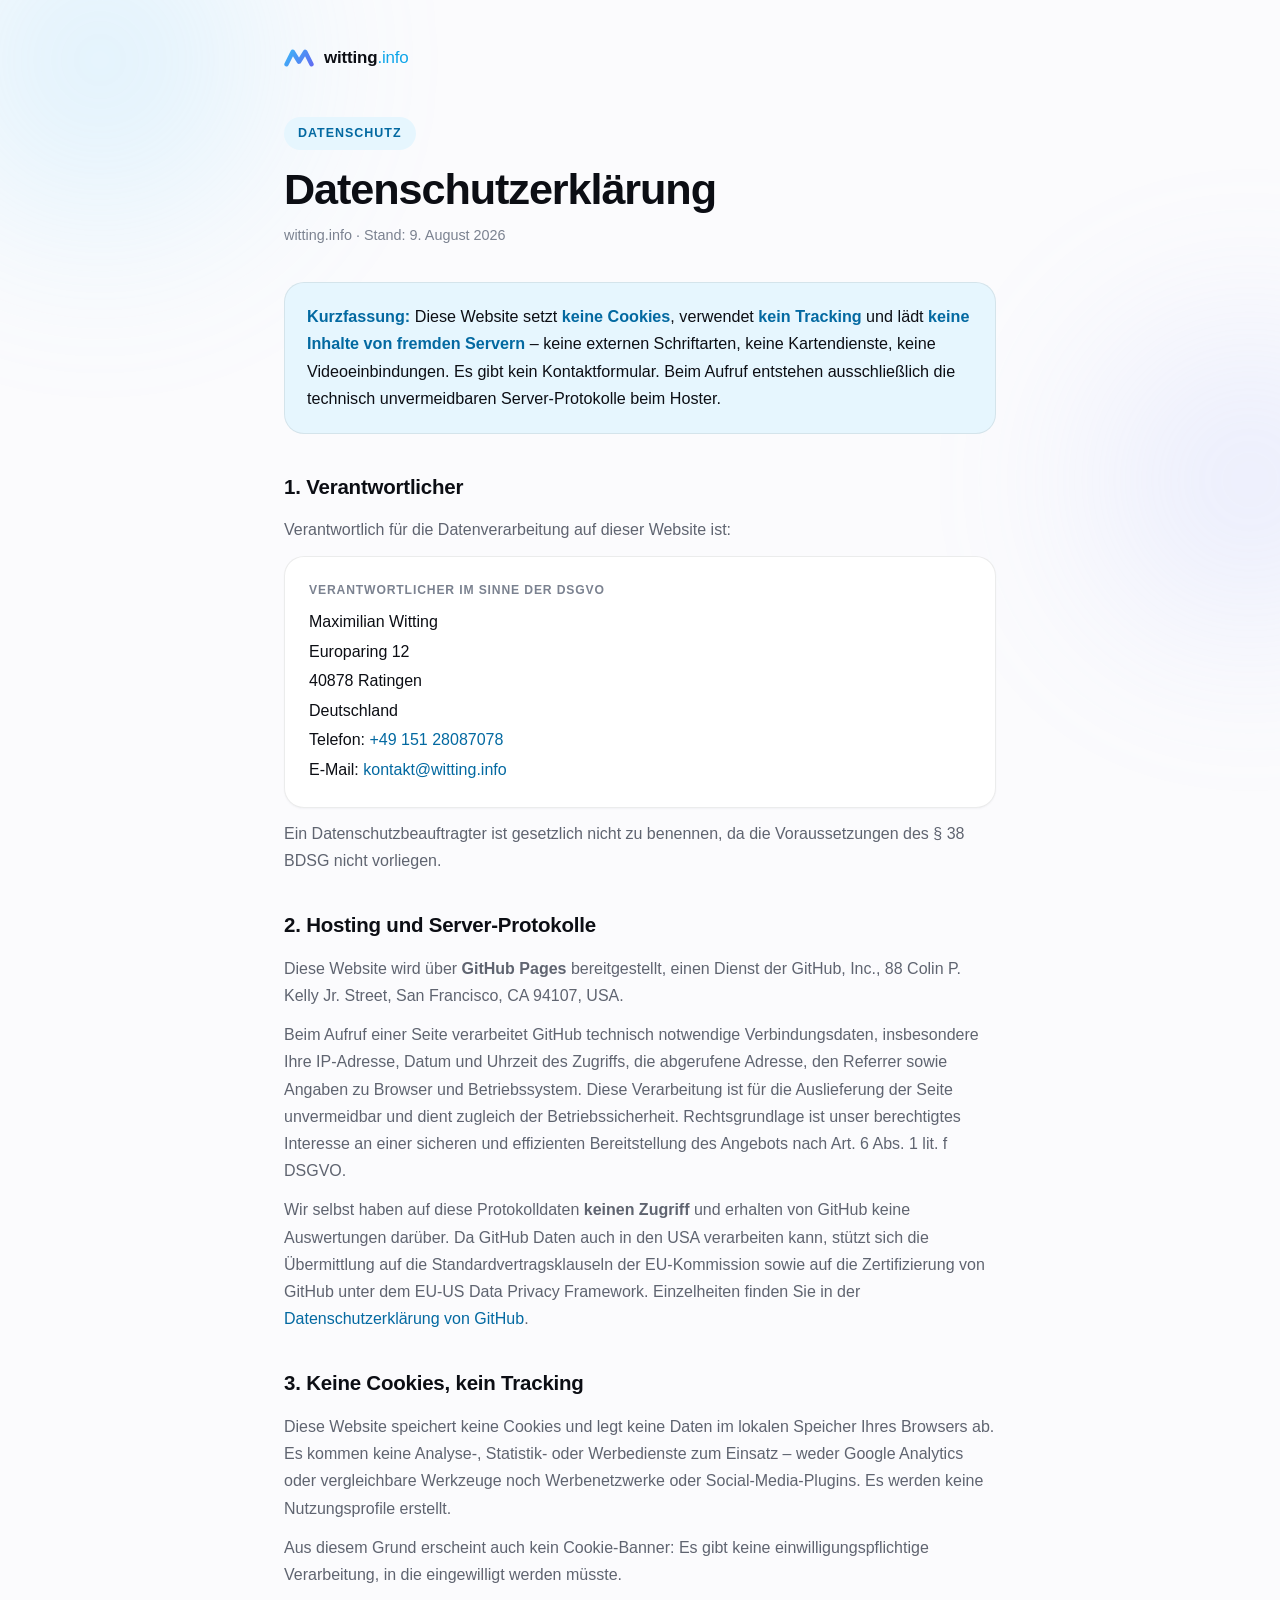
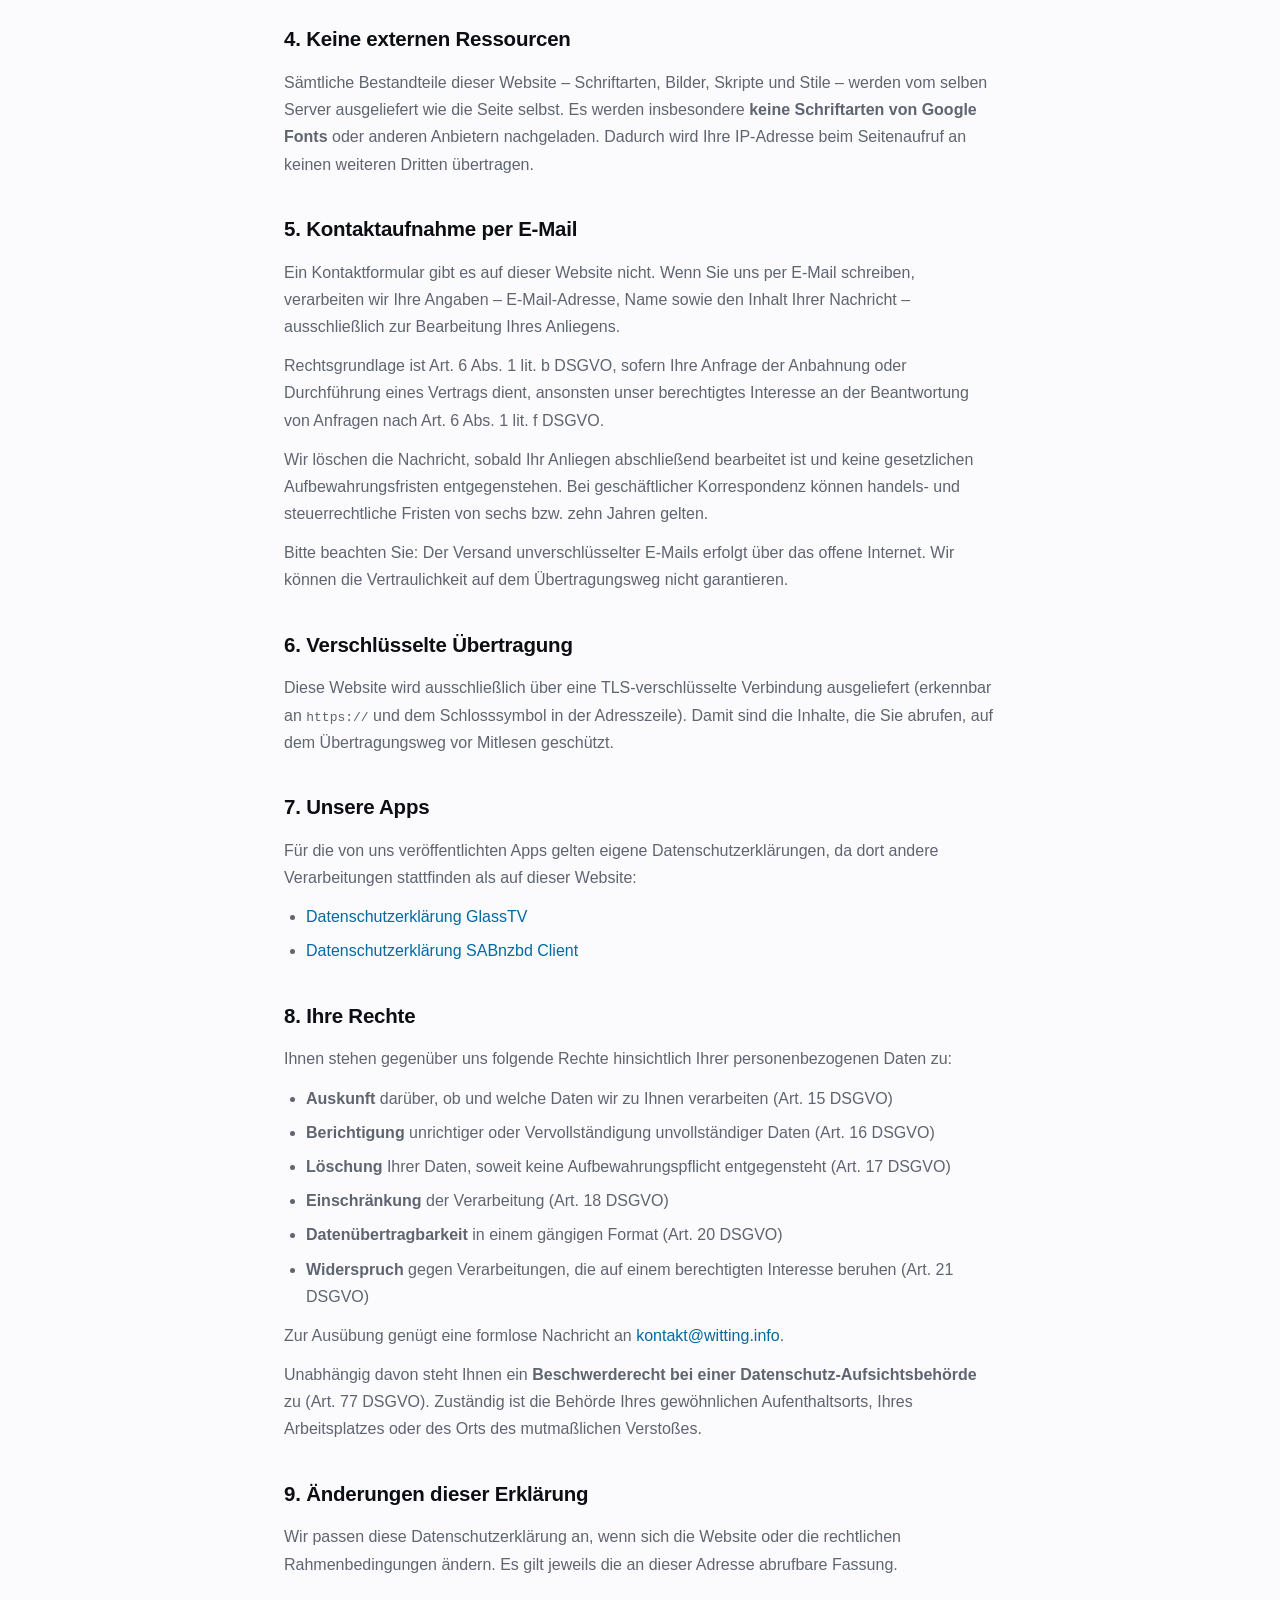
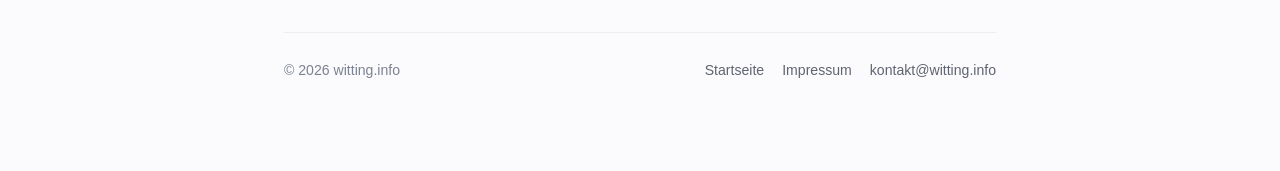
==== datenschutz/index.html @ 1b64df43 "Add imprint and privacy policy, drop Google Fonts Add /impressum/ (§5 DDG) and /datenschutz/ (GDPR) " ====
<!DOCTYPE html>
<html lang="de">
<head>
<meta charset="UTF-8">
<meta name="viewport" content="width=device-width, initial-scale=1.0">
<title>Datenschutzerklärung – witting.info</title>
<meta name="description" content="Datenschutzerklärung von witting.info: keine Cookies, kein Tracking, keine externen Ressourcen. Informationen zu Hosting, Kontaktaufnahme und Ihren Rechten nach DSGVO.">
<meta name="robots" content="index,follow">
<link rel="canonical" href="https://witting.info/datenschutz/">
<meta name="theme-color" content="#0ea5e9">
<style>
    :root {
        --bg: #fbfbfd;
        --surface: #ffffff;
        --text: #0c0e14;
        --text-secondary: #5f6470;
        --text-tertiary: #7b8290;
        --border: rgba(12, 14, 20, 0.08);
        --border-soft: rgba(12, 14, 20, 0.05);
        --accent: #0ea5e9;
        --accent-dark: #0369a1;
        --accent-soft: #e6f6fe;
        --shadow-sm: 0 1px 2px rgba(16, 24, 40, 0.04);
        --radius: 20px;
        --todo-bg: #fff4e5;
        --todo-border: #f0a020;
        --todo-text: #8a5200;
    }
    @media (prefers-color-scheme: dark) {
        :root {
            --bg: #090b12;
            --surface: #12151f;
            --text: #f4f6fb;
            --text-secondary: #aeb2c0;
            --text-tertiary: #8b90a0;
            --border: rgba(255, 255, 255, 0.10);
            --border-soft: rgba(255, 255, 255, 0.06);
            --accent-dark: #7dd3fc;
            --accent-soft: rgba(14, 165, 233, 0.12);
            --todo-bg: rgba(240, 160, 32, 0.12);
            --todo-border: #b97c18;
            --todo-text: #f5c26b;
        }
    }
    * { box-sizing: border-box; margin: 0; padding: 0; }
    html { scroll-behavior: smooth; }
    body {
        font-family: -apple-system, BlinkMacSystemFont, 'Segoe UI', Roboto, 'Helvetica Neue', Arial, sans-serif;
        background: var(--bg);
        color: var(--text);
        line-height: 1.7;
        -webkit-font-smoothing: antialiased;
    }
    img, svg { display: block; max-width: 100%; height: auto; }

    .ambient { position: fixed; inset: 0; z-index: -1; overflow: hidden; pointer-events: none; }
    .ambient span { position: absolute; border-radius: 50%; filter: blur(90px); opacity: 0.30; }
    .ambient span:nth-child(1) { width: 480px; height: 480px; top: -180px; left: -140px; background: radial-gradient(circle, #7dd3fc, transparent 70%); }
    .ambient span:nth-child(2) { width: 420px; height: 420px; top: 30%; right: -180px; background: radial-gradient(circle, #a5b4fc, transparent 70%); }

    .skip-link {
        position: absolute; left: 16px; top: -60px;
        background: var(--surface); color: var(--text);
        border: 1px solid var(--border); border-radius: 10px;
        padding: 10px 16px; font-weight: 600; text-decoration: none;
        z-index: 10; transition: top .2s ease;
    }
    .skip-link:focus { top: 16px; }

    .wrap { max-width: 760px; margin: 0 auto; padding: 44px 24px 88px; }

    .topbar { margin-bottom: 40px; }
    .brand { display: inline-flex; align-items: center; gap: 10px; text-decoration: none; color: var(--text); font-weight: 700; }
    .brand svg { width: 30px; height: 20px; }
    .brand span.mark { font-size: 1.06rem; letter-spacing: -0.01em; }
    .brand span.mark i { font-style: normal; color: var(--accent); font-weight: 500; }

    .eyebrow {
        display: inline-block; font-size: 0.78rem; font-weight: 700;
        letter-spacing: 0.08em; text-transform: uppercase;
        color: var(--accent-dark); background: var(--accent-soft);
        padding: 6px 14px; border-radius: 100px; margin-bottom: 16px;
    }
    h1 { font-size: clamp(2rem, 5vw, 2.7rem); font-weight: 800; letter-spacing: -0.025em; line-height: 1.1; margin-bottom: 10px; }
    .updated { color: var(--text-tertiary); font-size: 0.9rem; margin-bottom: 34px; }

    .callout {
        background: var(--accent-soft); border: 1px solid var(--border);
        border-radius: var(--radius); padding: 20px 22px; margin-bottom: 36px;
        font-size: 1.01rem;
    }
    .callout strong { color: var(--accent-dark); }

    section { margin-bottom: 34px; }
    h2 { font-size: 1.28rem; font-weight: 700; letter-spacing: -0.01em; margin-bottom: 12px; }
    p { color: var(--text-secondary); margin-bottom: 12px; }
    ul { color: var(--text-secondary); padding-left: 22px; margin-bottom: 12px; }
    li { margin-bottom: 7px; }
    a { color: var(--accent-dark); text-decoration: none; font-weight: 500; }
    a:hover { text-decoration: underline; }
    .card {
        background: var(--surface); border: 1px solid var(--border);
        border-radius: var(--radius); padding: 22px 24px; box-shadow: var(--shadow-sm);
        line-height: 1.85;
    }
    .card .label { display: block; font-size: 0.76rem; text-transform: uppercase; letter-spacing: 0.07em; color: var(--text-tertiary); margin-bottom: 6px; font-weight: 600; }

    .todo {
        display: inline-block;
        background: var(--todo-bg); border: 1px dashed var(--todo-border);
        color: var(--todo-text); border-radius: 8px; padding: 1px 9px;
        font-weight: 600; font-size: 0.94em;
    }
    .todo-note {
        background: var(--todo-bg); border: 1px solid var(--todo-border);
        border-radius: var(--radius); padding: 20px 22px; margin-bottom: 34px;
    }
    .todo-note b { color: var(--todo-text); display: block; margin-bottom: 6px; }
    .todo-note p { color: var(--todo-text); margin-bottom: 0; font-size: 0.95rem; }

    footer {
        margin-top: 54px; padding-top: 26px; border-top: 1px solid var(--border-soft);
        color: var(--text-tertiary); font-size: 0.88rem;
        display: flex; flex-wrap: wrap; gap: 8px 20px; justify-content: space-between;
    }
    footer a { color: var(--text-secondary); }
    footer nav { display: flex; gap: 18px; flex-wrap: wrap; }
</style>
</head>
<body>
<a class="skip-link" href="#main">Zum Inhalt springen</a>
<div class="ambient" aria-hidden="true"><span></span><span></span></div>

<div class="wrap">
    <div class="topbar">
        <a class="brand" href="https://witting.info">
            <svg viewBox="0 0 48 32" fill="none" xmlns="http://www.w3.org/2000/svg" aria-hidden="true">
                <defs>
                    <linearGradient id="logoGrad" x1="0" y1="0" x2="48" y2="32" gradientUnits="userSpaceOnUse">
                        <stop offset="0" stop-color="#38bdf8"/>
                        <stop offset="1" stop-color="#6366f1"/>
                    </linearGradient>
                </defs>
                <path d="M4 26 L14 6 L24 22 L34 6 L44 26" stroke="url(#logoGrad)" stroke-width="7" stroke-linecap="round" stroke-linejoin="round"/>
            </svg>
            <span class="mark">witting<i>.info</i></span>
        </a>
    </div>

    <main id="main">
        <span class="eyebrow">Datenschutz</span>
        <h1>Datenschutzerklärung</h1>
        <p class="updated">witting.info · Stand: 9. August 2026</p>

        <div class="callout">
            <strong>Kurzfassung:</strong> Diese Website setzt <strong>keine Cookies</strong>, verwendet
            <strong>kein Tracking</strong> und lädt <strong>keine Inhalte von fremden Servern</strong> –
            keine externen Schriftarten, keine Kartendienste, keine Videoeinbindungen. Es gibt kein
            Kontaktformular. Beim Aufruf entstehen ausschließlich die technisch unvermeidbaren
            Server-Protokolle beim Hoster.
        </div>

        

        <section>
            <h2>1. Verantwortlicher</h2>
            <p>Verantwortlich für die Datenverarbeitung auf dieser Website ist:</p>
            <div class="card">
                <span class="label">Verantwortlicher im Sinne der DSGVO</span>
                Maximilian Witting<br>
                Europaring 12<br>
                40878 Ratingen<br>
                Deutschland<br>
                Telefon: <a href="tel:+4915128087078">+49 151 28087078</a><br>
                E-Mail: <a href="mailto:kontakt@witting.info">kontakt@witting.info</a>
            </div>
            <p style="margin-top:12px;">
                Ein Datenschutzbeauftragter ist gesetzlich nicht zu benennen, da die Voraussetzungen
                des § 38 BDSG nicht vorliegen.
            </p>
        </section>

        <section>
            <h2>2. Hosting und Server-Protokolle</h2>
            <p>
                Diese Website wird über <strong>GitHub Pages</strong> bereitgestellt, einen Dienst der
                GitHub, Inc., 88 Colin P. Kelly Jr. Street, San Francisco, CA 94107, USA.
            </p>
            <p>
                Beim Aufruf einer Seite verarbeitet GitHub technisch notwendige Verbindungsdaten,
                insbesondere Ihre IP-Adresse, Datum und Uhrzeit des Zugriffs, die abgerufene Adresse,
                den Referrer sowie Angaben zu Browser und Betriebssystem. Diese Verarbeitung ist für
                die Auslieferung der Seite unvermeidbar und dient zugleich der Betriebssicherheit.
                Rechtsgrundlage ist unser berechtigtes Interesse an einer sicheren und effizienten
                Bereitstellung des Angebots nach Art. 6 Abs. 1 lit. f DSGVO.
            </p>
            <p>
                Wir selbst haben auf diese Protokolldaten <strong>keinen Zugriff</strong> und erhalten
                von GitHub keine Auswertungen darüber. Da GitHub Daten auch in den USA verarbeiten kann,
                stützt sich die Übermittlung auf die Standardvertragsklauseln der EU-Kommission sowie
                auf die Zertifizierung von GitHub unter dem EU-US Data Privacy Framework. Einzelheiten
                finden Sie in der
                <a href="https://docs.github.com/de/site-policy/privacy-policies/github-general-privacy-statement" target="_blank" rel="noopener">Datenschutzerklärung von GitHub</a>.
            </p>
        </section>

        <section>
            <h2>3. Keine Cookies, kein Tracking</h2>
            <p>
                Diese Website speichert keine Cookies und legt keine Daten im lokalen Speicher Ihres
                Browsers ab. Es kommen keine Analyse-, Statistik- oder Werbedienste zum Einsatz –
                weder Google Analytics oder vergleichbare Werkzeuge noch Werbenetzwerke oder
                Social-Media-Plugins. Es werden keine Nutzungsprofile erstellt.
            </p>
            <p>
                Aus diesem Grund erscheint auch kein Cookie-Banner: Es gibt keine einwilligungspflichtige
                Verarbeitung, in die eingewilligt werden müsste.
            </p>
        </section>

        <section>
            <h2>4. Keine externen Ressourcen</h2>
            <p>
                Sämtliche Bestandteile dieser Website – Schriftarten, Bilder, Skripte und Stile –
                werden vom selben Server ausgeliefert wie die Seite selbst. Es werden insbesondere
                <strong>keine Schriftarten von Google Fonts</strong> oder anderen Anbietern nachgeladen.
                Dadurch wird Ihre IP-Adresse beim Seitenaufruf an keinen weiteren Dritten übertragen.
            </p>
        </section>

        <section>
            <h2>5. Kontaktaufnahme per E-Mail</h2>
            <p>
                Ein Kontaktformular gibt es auf dieser Website nicht. Wenn Sie uns per E-Mail
                schreiben, verarbeiten wir Ihre Angaben – E-Mail-Adresse, Name sowie den Inhalt Ihrer
                Nachricht – ausschließlich zur Bearbeitung Ihres Anliegens.
            </p>
            <p>
                Rechtsgrundlage ist Art. 6 Abs. 1 lit. b DSGVO, sofern Ihre Anfrage der Anbahnung oder
                Durchführung eines Vertrags dient, ansonsten unser berechtigtes Interesse an der
                Beantwortung von Anfragen nach Art. 6 Abs. 1 lit. f DSGVO.
            </p>
            <p>
                Wir löschen die Nachricht, sobald Ihr Anliegen abschließend bearbeitet ist und keine
                gesetzlichen Aufbewahrungsfristen entgegenstehen. Bei geschäftlicher Korrespondenz
                können handels- und steuerrechtliche Fristen von sechs bzw. zehn Jahren gelten.
            </p>
            <p>
                Bitte beachten Sie: Der Versand unverschlüsselter E-Mails erfolgt über das offene
                Internet. Wir können die Vertraulichkeit auf dem Übertragungsweg nicht garantieren.
            </p>
        </section>

        <section>
            <h2>6. Verschlüsselte Übertragung</h2>
            <p>
                Diese Website wird ausschließlich über eine TLS-verschlüsselte Verbindung ausgeliefert
                (erkennbar an <code>https://</code> und dem Schlosssymbol in der Adresszeile). Damit
                sind die Inhalte, die Sie abrufen, auf dem Übertragungsweg vor Mitlesen geschützt.
            </p>
        </section>

        <section>
            <h2>7. Unsere Apps</h2>
            <p>
                Für die von uns veröffentlichten Apps gelten eigene Datenschutzerklärungen, da dort
                andere Verarbeitungen stattfinden als auf dieser Website:
            </p>
            <ul>
                <li><a href="/glasstv/datenschutz/">Datenschutzerklärung GlassTV</a></li>
                <li><a href="/sabnzbd/datenschutz/">Datenschutzerklärung SABnzbd Client</a></li>
            </ul>
        </section>

        <section>
            <h2>8. Ihre Rechte</h2>
            <p>Ihnen stehen gegenüber uns folgende Rechte hinsichtlich Ihrer personenbezogenen Daten zu:</p>
            <ul>
                <li><strong>Auskunft</strong> darüber, ob und welche Daten wir zu Ihnen verarbeiten (Art. 15 DSGVO)</li>
                <li><strong>Berichtigung</strong> unrichtiger oder Vervollständigung unvollständiger Daten (Art. 16 DSGVO)</li>
                <li><strong>Löschung</strong> Ihrer Daten, soweit keine Aufbewahrungspflicht entgegensteht (Art. 17 DSGVO)</li>
                <li><strong>Einschränkung</strong> der Verarbeitung (Art. 18 DSGVO)</li>
                <li><strong>Datenübertragbarkeit</strong> in einem gängigen Format (Art. 20 DSGVO)</li>
                <li><strong>Widerspruch</strong> gegen Verarbeitungen, die auf einem berechtigten Interesse beruhen (Art. 21 DSGVO)</li>
            </ul>
            <p>
                Zur Ausübung genügt eine formlose Nachricht an
                <a href="mailto:kontakt@witting.info">kontakt@witting.info</a>.
            </p>
            <p>
                Unabhängig davon steht Ihnen ein <strong>Beschwerderecht bei einer
                Datenschutz-Aufsichtsbehörde</strong> zu (Art. 77 DSGVO). Zuständig ist die Behörde
                Ihres gewöhnlichen Aufenthaltsorts, Ihres Arbeitsplatzes oder des Orts des
                mutmaßlichen Verstoßes.
            </p>
        </section>

        <section>
            <h2>9. Änderungen dieser Erklärung</h2>
            <p>
                Wir passen diese Datenschutzerklärung an, wenn sich die Website oder die rechtlichen
                Rahmenbedingungen ändern. Es gilt jeweils die an dieser Adresse abrufbare Fassung.
            </p>
        </section>
    </main>

    <footer>
        <span>© 2026 witting.info</span>
        <nav>
            <a href="https://witting.info">Startseite</a>
            <a href="/impressum/">Impressum</a>
            <a href="mailto:kontakt@witting.info">kontakt@witting.info</a>
        </nav>
    </footer>
</div>
</body>
</html>
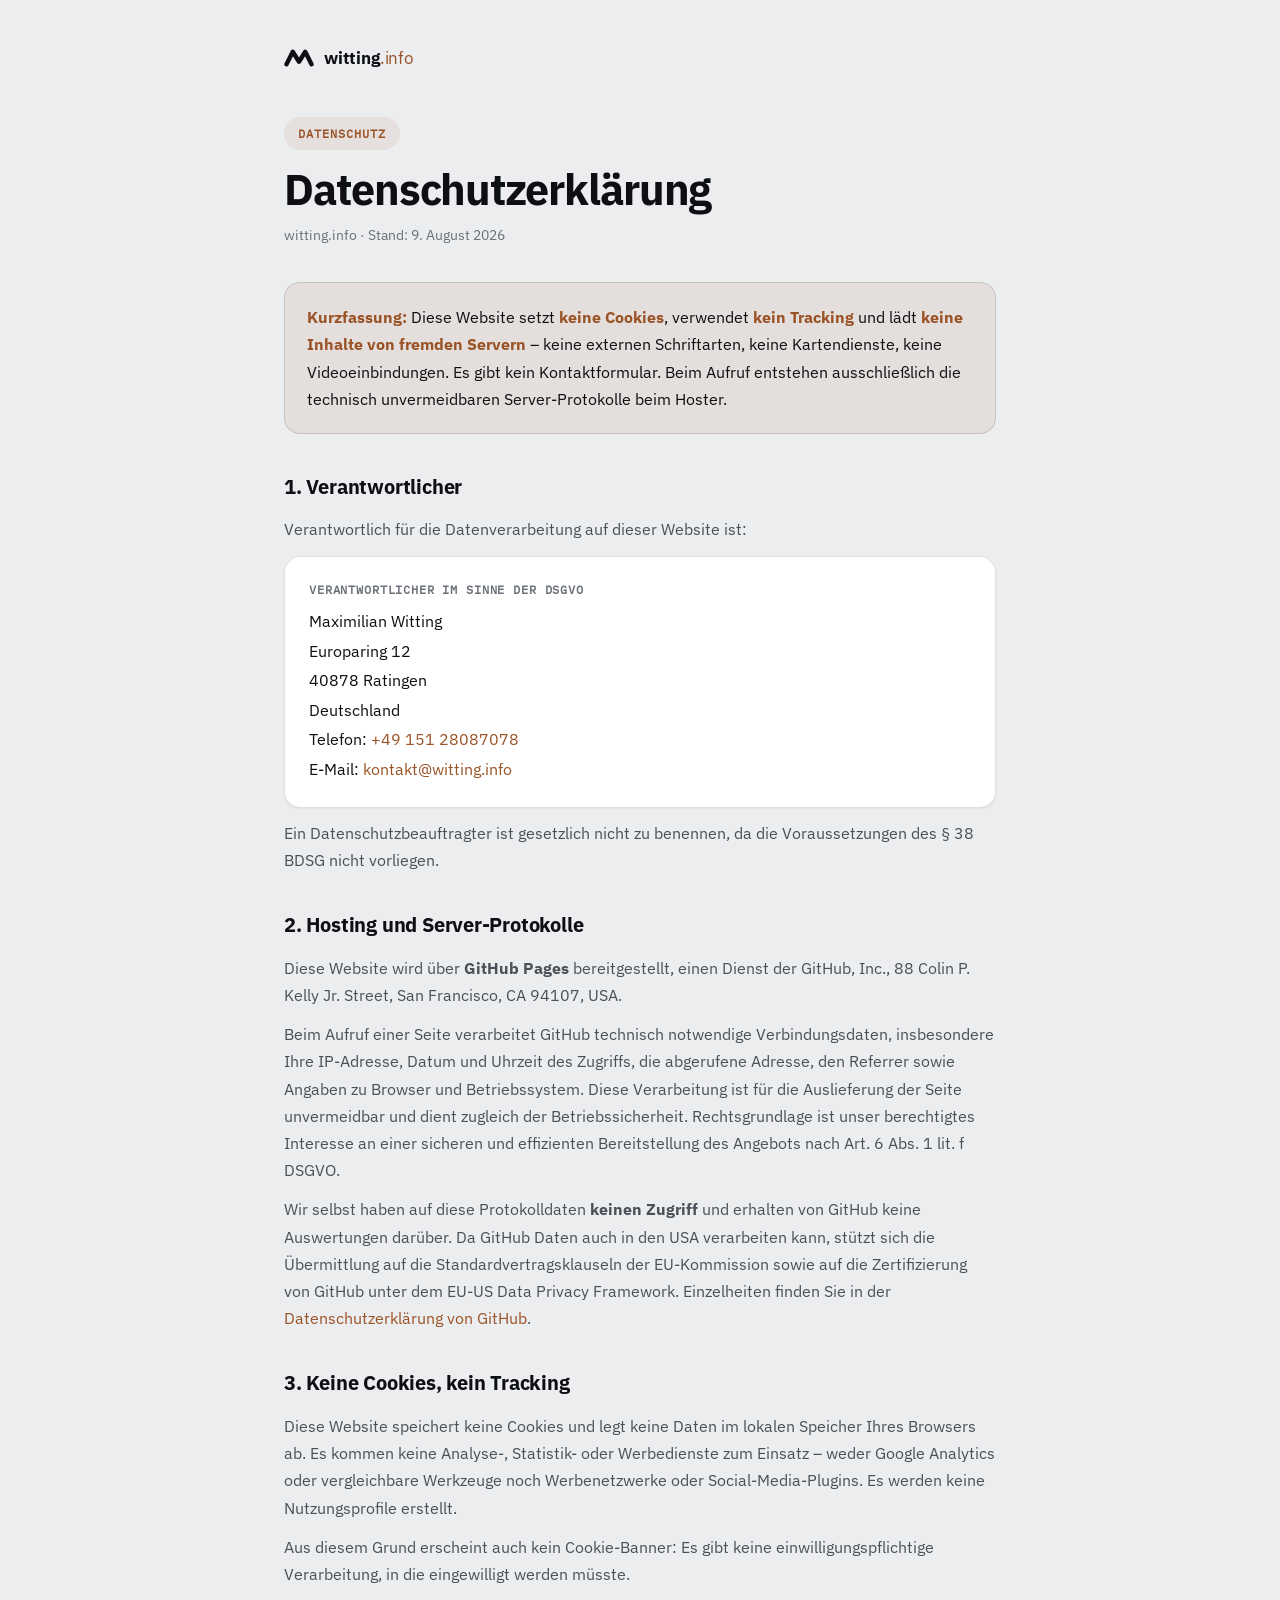
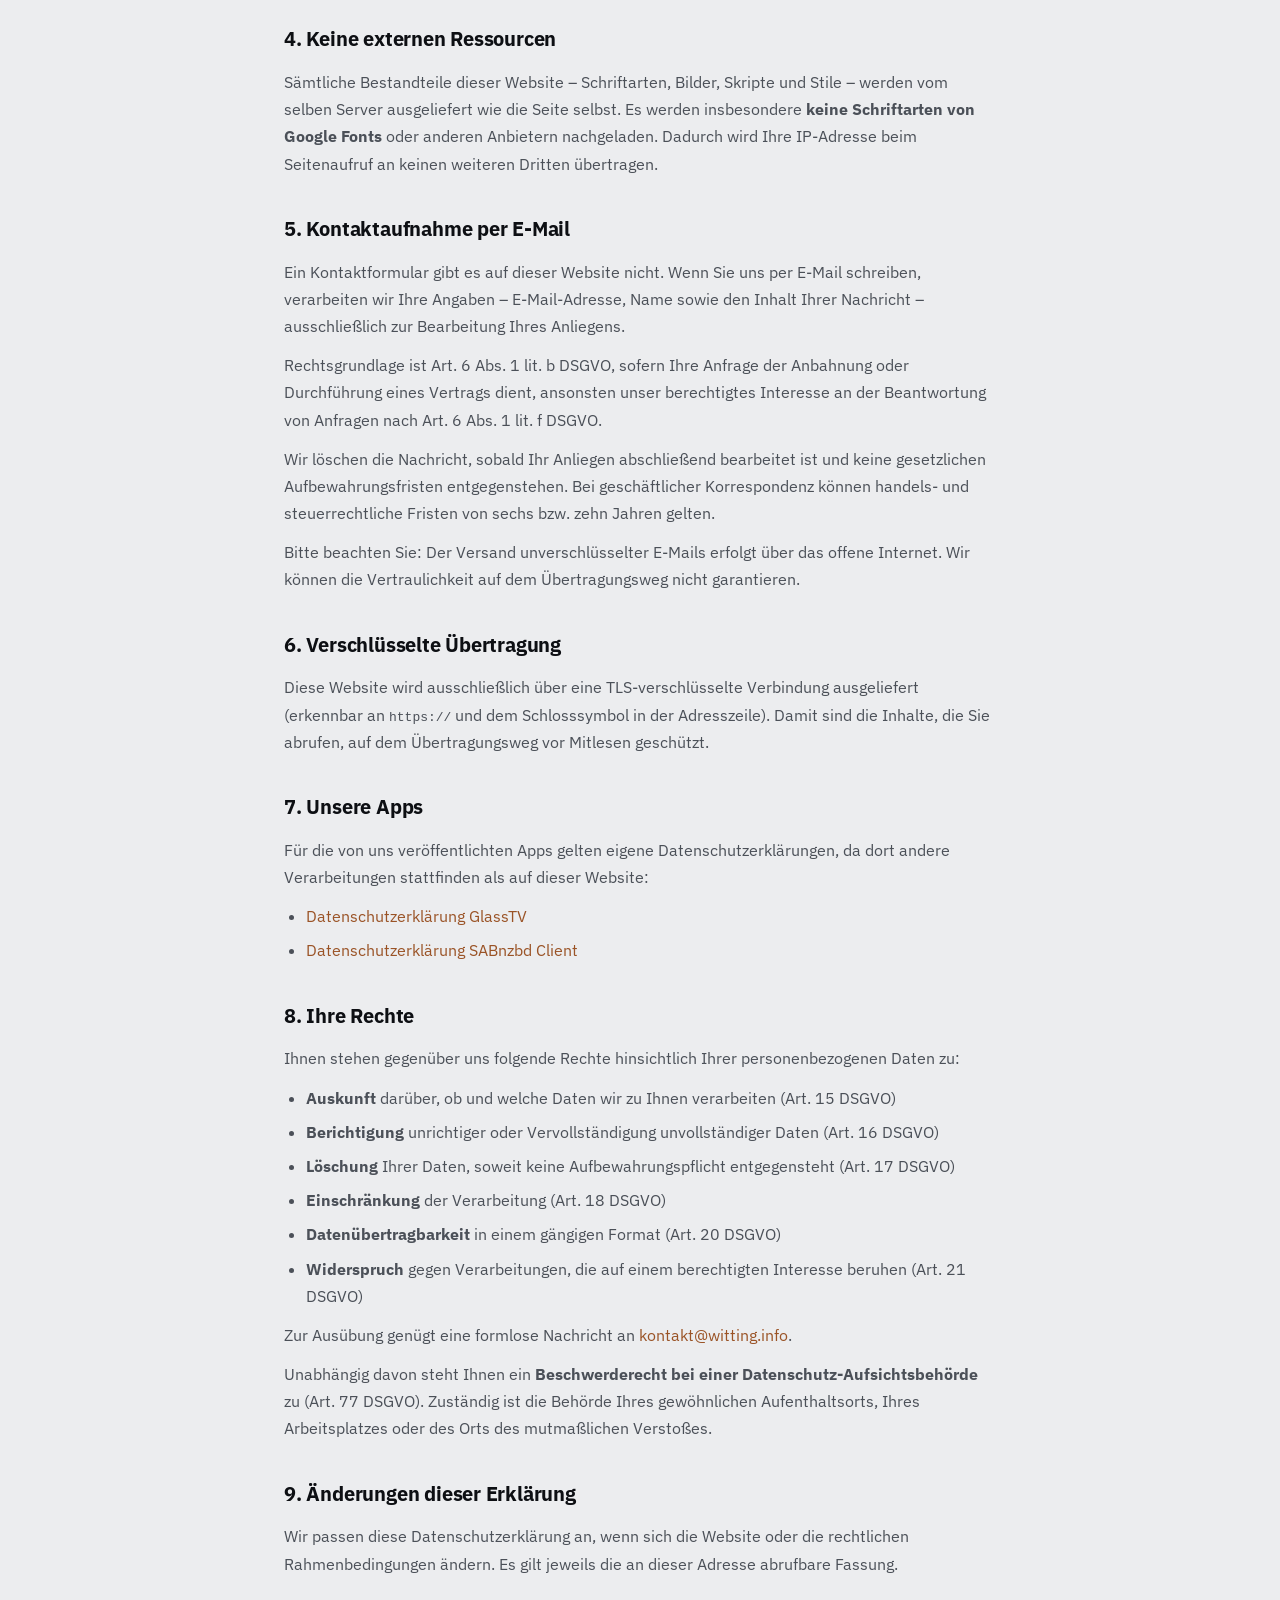
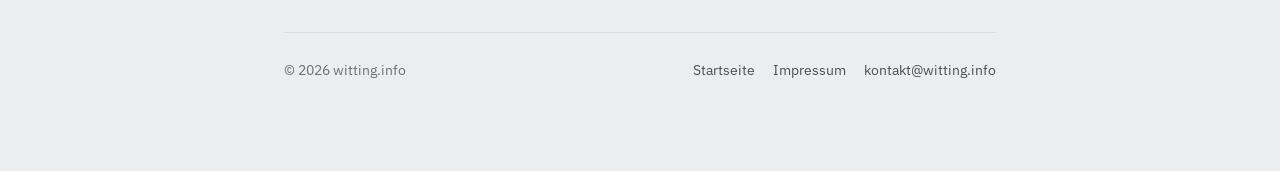
==== commit 2ba1bc3e: "Rebuild the homepage: copper identity and a hero that shows the service Replace the blue-indigo-viol" ====
--- a/datenschutz/index.html
+++ b/datenschutz/index.html
@@ -7,45 +7,60 @@
 <meta name="description" content="Datenschutzerklärung von witting.info: keine Cookies, kein Tracking, keine externen Ressourcen. Informationen zu Hosting, Kontaktaufnahme und Ihren Rechten nach DSGVO.">
 <meta name="robots" content="index,follow">
 <link rel="canonical" href="https://witting.info/datenschutz/">
-<meta name="theme-color" content="#0ea5e9">
+<link rel="icon" href="/favicon.svg" type="image/svg+xml">
+<meta name="theme-color" content="#ecedef" media="(prefers-color-scheme: light)">
+<meta name="theme-color" content="#16181d" media="(prefers-color-scheme: dark)">
 <style>
+    @font-face {
+        font-family: 'Plex Sans';
+        src: url('/assets/fonts/plex-sans-400.woff2') format('woff2');
+        font-weight: 400; font-style: normal; font-display: swap;
+    }
+    @font-face {
+        font-family: 'Plex Sans';
+        src: url('/assets/fonts/plex-sans-700.woff2') format('woff2');
+        font-weight: 700; font-style: normal; font-display: swap;
+    }
+    @font-face {
+        font-family: 'Plex Mono';
+        src: url('/assets/fonts/plex-mono-400.woff2') format('woff2');
+        font-weight: 400; font-style: normal; font-display: swap;
+    }
     :root {
-        --bg: #fbfbfd;
+        --bg: #ecedef;
         --surface: #ffffff;
-        --text: #0c0e14;
-        --text-secondary: #5f6470;
-        --text-tertiary: #7b8290;
-        --border: rgba(12, 14, 20, 0.08);
-        --border-soft: rgba(12, 14, 20, 0.05);
-        --accent: #0ea5e9;
-        --accent-dark: #0369a1;
-        --accent-soft: #e6f6fe;
-        --shadow-sm: 0 1px 2px rgba(16, 24, 40, 0.04);
-        --radius: 20px;
-        --todo-bg: #fff4e5;
-        --todo-border: #f0a020;
-        --todo-text: #8a5200;
+        --text: #0d0f13;
+        --text-secondary: #4b5058;
+        --text-tertiary: #6b7078;
+        --border: rgba(13, 15, 19, 0.13);
+        --border-soft: rgba(13, 15, 19, 0.07);
+        --accent: #9a5326;
+        --accent-dark: #9a5326;
+        --accent-soft: rgba(154, 83, 38, 0.09);
+        --accent2: #b4642f;
+        --shadow-sm: 0 1px 2px rgba(13, 15, 19, 0.05);
+        --shadow-md: 0 8px 24px rgba(13, 15, 19, 0.08);
+        --radius: 16px;
     }
     @media (prefers-color-scheme: dark) {
         :root {
-            --bg: #090b12;
-            --surface: #12151f;
-            --text: #f4f6fb;
-            --text-secondary: #aeb2c0;
-            --text-tertiary: #8b90a0;
+            --bg: #16181d;
+            --surface: #1d2027;
+            --text: #ecedf0;
+            --text-secondary: #a2a6af;
+            --text-tertiary: #838892;
             --border: rgba(255, 255, 255, 0.10);
             --border-soft: rgba(255, 255, 255, 0.06);
-            --accent-dark: #7dd3fc;
-            --accent-soft: rgba(14, 165, 233, 0.12);
-            --todo-bg: rgba(240, 160, 32, 0.12);
-            --todo-border: #b97c18;
-            --todo-text: #f5c26b;
+            --accent: #c4703f;
+            --accent-dark: #d9834e;
+            --accent-soft: rgba(196, 112, 63, 0.15);
+            --accent2: #d9834e;
         }
     }
     * { box-sizing: border-box; margin: 0; padding: 0; }
     html { scroll-behavior: smooth; }
     body {
-        font-family: -apple-system, BlinkMacSystemFont, 'Segoe UI', Roboto, 'Helvetica Neue', Arial, sans-serif;
+        font-family: 'Plex Sans', system-ui, -apple-system, 'Segoe UI', Roboto, sans-serif;
         background: var(--bg);
         color: var(--text);
         line-height: 1.7;
@@ -53,10 +68,6 @@
     }
     img, svg { display: block; max-width: 100%; height: auto; }
 
-    .ambient { position: fixed; inset: 0; z-index: -1; overflow: hidden; pointer-events: none; }
-    .ambient span { position: absolute; border-radius: 50%; filter: blur(90px); opacity: 0.30; }
-    .ambient span:nth-child(1) { width: 480px; height: 480px; top: -180px; left: -140px; background: radial-gradient(circle, #7dd3fc, transparent 70%); }
-    .ambient span:nth-child(2) { width: 420px; height: 420px; top: 30%; right: -180px; background: radial-gradient(circle, #a5b4fc, transparent 70%); }
 
     .skip-link {
         position: absolute; left: 16px; top: -60px;
@@ -76,6 +87,7 @@
     .brand span.mark i { font-style: normal; color: var(--accent); font-weight: 500; }
 
     .eyebrow {
+        font-family: 'Plex Mono', ui-monospace, monospace;
         display: inline-block; font-size: 0.78rem; font-weight: 700;
         letter-spacing: 0.08em; text-transform: uppercase;
         color: var(--accent-dark); background: var(--accent-soft);
@@ -103,7 +115,7 @@
         border-radius: var(--radius); padding: 22px 24px; box-shadow: var(--shadow-sm);
         line-height: 1.85;
     }
-    .card .label { display: block; font-size: 0.76rem; text-transform: uppercase; letter-spacing: 0.07em; color: var(--text-tertiary); margin-bottom: 6px; font-weight: 600; }
+    .card .label { font-family: 'Plex Mono', ui-monospace, monospace; display: block; font-size: 0.76rem; text-transform: uppercase; letter-spacing: 0.07em; color: var(--text-tertiary); margin-bottom: 6px; font-weight: 600; }
 
     .todo {
         display: inline-block;
@@ -129,19 +141,12 @@
 </head>
 <body>
 <a class="skip-link" href="#main">Zum Inhalt springen</a>
-<div class="ambient" aria-hidden="true"><span></span><span></span></div>
 
 <div class="wrap">
     <div class="topbar">
-        <a class="brand" href="https://witting.info">
+        <a class="brand" href="https://witting.info" style="color: var(--text);">
             <svg viewBox="0 0 48 32" fill="none" xmlns="http://www.w3.org/2000/svg" aria-hidden="true">
-                <defs>
-                    <linearGradient id="logoGrad" x1="0" y1="0" x2="48" y2="32" gradientUnits="userSpaceOnUse">
-                        <stop offset="0" stop-color="#38bdf8"/>
-                        <stop offset="1" stop-color="#6366f1"/>
-                    </linearGradient>
-                </defs>
-                <path d="M4 26 L14 6 L24 22 L34 6 L44 26" stroke="url(#logoGrad)" stroke-width="7" stroke-linecap="round" stroke-linejoin="round"/>
+                <path d="M4 26 L14 6 L24 22 L34 6 L44 26" stroke="currentColor" stroke-width="7" stroke-linecap="round" stroke-linejoin="round"/>
             </svg>
             <span class="mark">witting<i>.info</i></span>
         </a>
